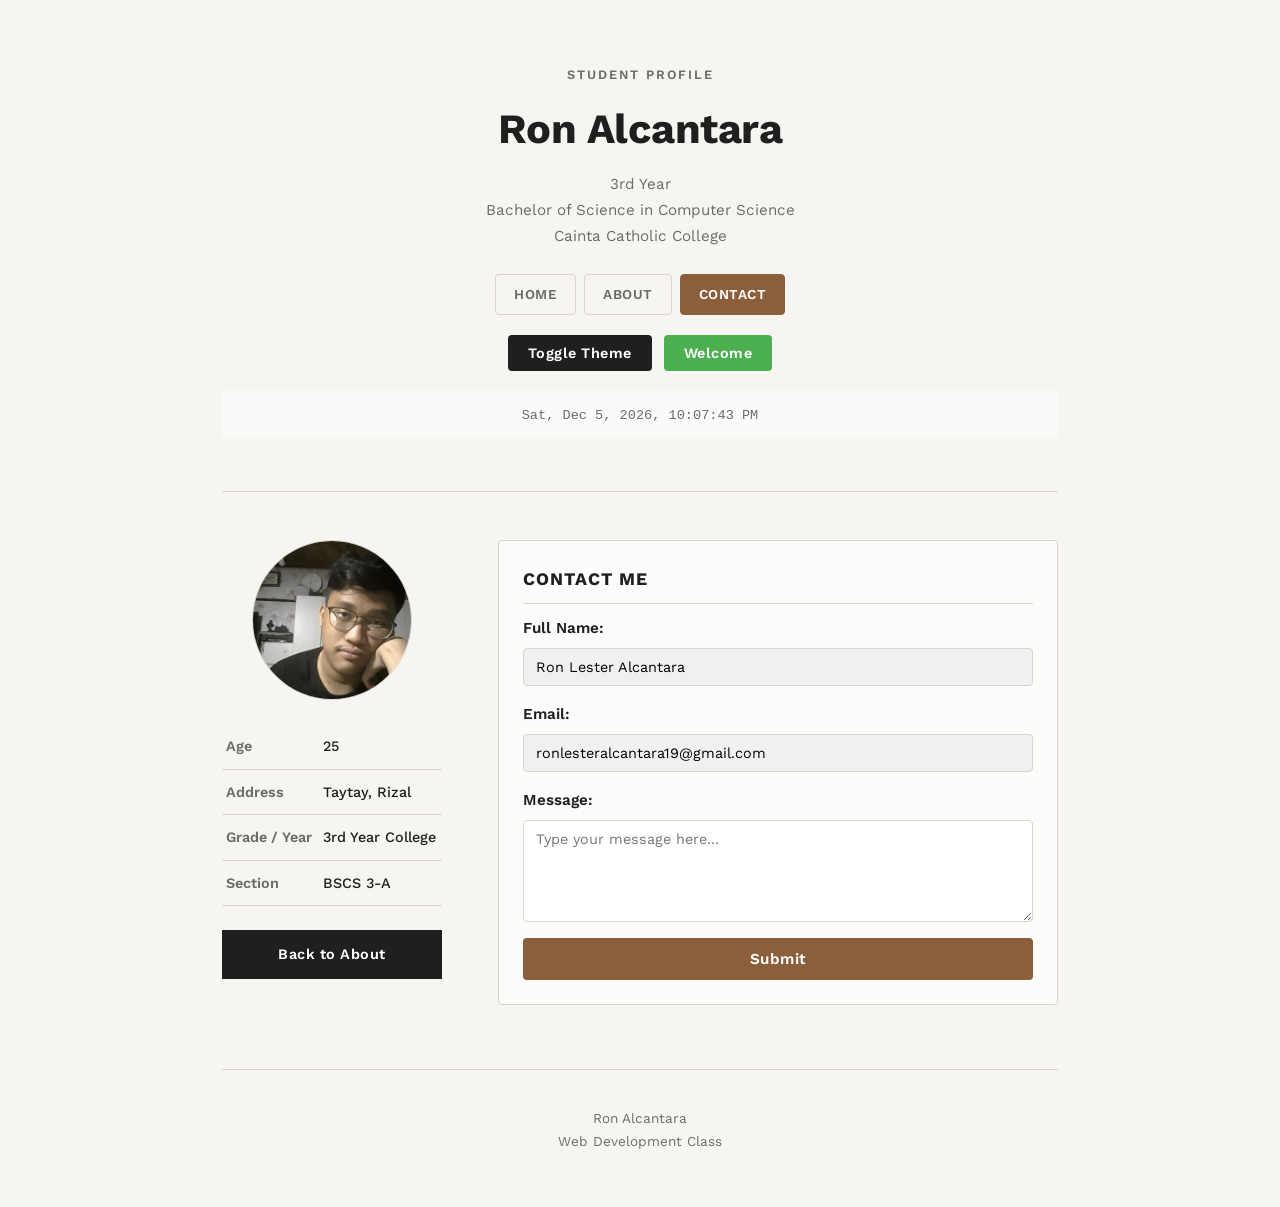
==== contact.html @ 361ab726 "Add files via upload" ====
<!DOCTYPE html>
<html lang="en">
<head>
  <meta charset="UTF-8">
  <meta name="viewport" content="width=device-width, initial-scale=1.0">
  <title>Ron Alcantara | Contact</title>
  <link rel="preconnect" href="https://fonts.googleapis.com">
  <link href="https://fonts.googleapis.com/css2?family=Work+Sans:wght@400;500;600;700&display=swap" rel="stylesheet">
  <link rel="stylesheet" href="style.css">
</head>
<body>

  <div class="page">

    <header class="Headings">
      <p class="eyebrow">Student Profile</p>
      <h1>Ron Alcantara</h1>
      <p class="role">3rd Year<br>Bachelor of Science in Computer Science<br>Cainta Catholic College</p>

      <nav class="site-nav">
        <a href="index.html" class="nav-link">Home</a>
        <a href="about.html" class="nav-link">About</a>
        <a href="contact.html" class="nav-link active">Contact</a>
      </nav>

      <div class="header-buttons">
        <button class="btn-theme" onclick="toggleBackgroundColor()">
          Toggle Theme
        </button>
        <button class="btn-welcome" onclick="openWelcomePopup()">
          Welcome
        </button>
      </div>

      <div class="datetime-container">
        <span id="datetime-display"></span>
      </div>
    </header>

    <div class="layout">

      <aside class="sidebar">
        <img src="profile.jpg" alt="Portrait of Ron Alcantara" class="profile-picture">

        <table class="info-table">
          <tbody>
            <tr>
              <th>Age</th>
              <td>25</td>
            </tr>
            <tr>
              <th>Address</th>
              <td>Taytay, Rizal</td>
            </tr>
            <tr>
              <th>Grade / Year</th>
              <td>3rd Year College</td>
            </tr>
            <tr>
              <th>Section</th>
              <td>BSCS 3-A</td>
            </tr>
          </tbody>
        </table>

        <a href="about.html" class="btn-learn-more">Back to About</a>
      </aside>

      <main class="content">

        <section class="block contact-section" id="contact">
          <h2>Contact Me</h2>
          <form id="contact-form" onsubmit="handleContactSubmit(event)" class="contact-form">
            <div class="form-group">
              <label for="fullname">Full Name:</label>
              <input type="text" id="fullname" name="fullname" value="Ron Lester Alcantara" readonly>
            </div>

            <div class="form-group">
              <label for="email">Email:</label>
              <input type="email" id="email" name="email" value="ronlesteralcantara19@gmail.com" readonly>
            </div>

            <div class="form-group">
              <label for="message">Message:</label>
              <textarea id="message" name="message" rows="5" placeholder="Type your message here..."></textarea>
            </div>

            <button type="submit" class="btn-submit">Submit</button>
          </form>
        </section>

      </main>

    </div>

    <footer class="footer">
      <p>Ron Alcantara<br>Web Development Class</p>
    </footer>

  </div>

  <div id="welcomeModal" class="modal">
    <div class="modal-content">
      <span class="close" onclick="closeWelcomePopup()">&times;</span>
      <h2>Welcome!</h2>
      <p>Welcome to my personal Website!</p>
      <button class="btn-modal-close" onclick="closeWelcomePopup()">Close</button>
    </div>
  </div>

  <script src="script.js"></script>
</body>
</html>
---- style.css ----
:root {
  --paper: #f7f5f1;
  --ink: #1f1f1f;
  --muted: #6b6b6b;
  --line: #d9d5cc;
  --accent: #8b5e3c;
  --white: #ffffff;
}

* {
  box-sizing: border-box;
}

body {
  margin: 0;
  padding: 0;
  background-color: var(--paper);
  color: var(--ink);
  font-family: 'Work Sans', sans-serif;
  font-size: 16px;
  line-height: 1.7;
  transition: background-color 0.3s ease;
}

.page {
  max-width: 900px;
  margin: 0 auto;
  padding: 64px 32px 40px;
}

.Headings {
  text-align: center;
  padding-bottom: 32px;
  margin-bottom: 48px;
  border-bottom: 1px solid var(--line);
}

.eyebrow {
  margin: 0 0 8px;
  font-size: 0.8rem;
  font-weight: 600;
  letter-spacing: 2px;
  text-transform: uppercase;
  color: var(--muted);
}

.Headings h1 {
  margin: 0 0 8px;
  font-size: 2.6rem;
  font-weight: 700;
  letter-spacing: -0.5px;
}

.role {
  margin: 0 0 24px;
  color: var(--muted);
  font-size: 0.95rem;
}

.site-nav {
  display: flex;
  gap: 8px;
  justify-content: center;
  flex-wrap: wrap;
  margin-bottom: 20px;
}

.nav-link {
  padding: 8px 18px;
  font-size: 0.85rem;
  font-weight: 600;
  letter-spacing: 0.5px;
  text-transform: uppercase;
  text-decoration: none;
  color: var(--muted);
  border: 1px solid var(--line);
  border-radius: 4px;
  transition: all 0.2s ease;
}

.nav-link:hover {
  color: var(--ink);
  border-color: var(--accent);
}

.nav-link.active {
  background-color: var(--accent);
  color: var(--white);
  border-color: var(--accent);
}

.header-buttons {
  display: flex;
  gap: 12px;
  justify-content: center;
  flex-wrap: wrap;
  margin-bottom: 20px;
}

.btn-nav,
.btn-theme,
.btn-welcome,
.btn-toggle-about {
  padding: 10px 20px;
  font-size: 0.9rem;
  font-weight: 600;
  font-family: 'Work Sans', sans-serif;
  border: none;
  border-radius: 4px;
  cursor: pointer;
  transition: all 0.2s ease;
  letter-spacing: 0.5px;
}

.btn-nav {
  background-color: var(--accent);
  color: var(--white);
}

.btn-nav:hover {
  background-color: #a0714a;
  transform: translateY(-2px);
}

.btn-theme {
  background-color: var(--ink);
  color: var(--white);
}

.btn-theme:hover {
  background-color: #3a3a3a;
  transform: translateY(-2px);
}

.btn-welcome {
  background-color: #4CAF50;
  color: var(--white);
}

.btn-welcome:hover {
  background-color: #45a049;
  transform: translateY(-2px);
}

.btn-toggle-about {
  background-color: #2196F3;
  color: var(--white);
}

.btn-toggle-about:hover {
  background-color: #0b7dda;
  transform: translateY(-2px);
}

.datetime-container {
  text-align: center;
  font-size: 0.85rem;
  color: var(--muted);
  padding: 12px;
  background-color: rgba(255, 255, 255, 0.5);
  border-radius: 4px;
  margin-bottom: 20px;
  font-weight: 500;
}

#datetime-display {
  font-family: 'Courier New', monospace;
}

.layout {
  display: grid;
  grid-template-columns: 220px 1fr;
  gap: 56px;
}

.sidebar {
  display: flex;
  flex-direction: column;
  align-items: center;
  gap: 24px;
}

.profile-picture {
  width: 160px;
  height: 160px;
  object-fit: cover;
  border-radius: 50%;
  border: 1px solid var(--line);
}

.info-table {
  width: 100%;
  border-collapse: collapse;
  font-size: 0.9rem;
}

.info-table th,
.info-table td {
  padding: 10px 4px;
  text-align: left;
  border-bottom: 1px solid var(--line);
}

.info-table th {
  width: 44%;
  font-weight: 600;
  color: var(--muted);
}

.info-table td {
  font-weight: 500;
}

.btn-learn-more {
  width: 100%;
  background-color: var(--ink);
  color: var(--white);
  border: none;
  padding: 12px 20px;
  font-size: 0.9rem;
  font-weight: 600;
  font-family: 'Work Sans', sans-serif;
  letter-spacing: 0.5px;
  cursor: pointer;
  transition: background-color 0.2s ease;
}

.btn-learn-more:hover {
  background-color: var(--accent);
}

a.btn-learn-more {
  display: block;
  text-align: center;
  text-decoration: none;
  box-sizing: border-box;
}

.content {
  display: flex;
  flex-direction: column;
  gap: 40px;
}

.block h2 {
  margin: 0 0 12px;
  font-size: 1.1rem;
  font-weight: 700;
  text-transform: uppercase;
  letter-spacing: 1px;
  padding-bottom: 8px;
  border-bottom: 1px solid var(--line);
}

.block p {
  margin: 0;
  color: var(--ink);
}

.plain-list {
  margin: 0;
  padding-left: 20px;
}

.plain-list li {
  padding: 4px 0;
}

.gallery-grid {
  display: grid;
  grid-template-columns: repeat(auto-fill, minmax(140px, 1fr));
  gap: 16px;
}

.gallery-photo {
  width: 100%;
  aspect-ratio: 1 / 1;
  object-fit: cover;
  border-radius: 4px;
  border: 1px solid var(--line);
  transition: transform 0.2s ease;
}

.gallery-photo:hover {
  transform: scale(1.03);
}

.contact-section {
  background-color: rgba(255, 255, 255, 0.7);
  padding: 24px;
  border-radius: 4px;
  border: 1px solid var(--line);
}

.contact-form {
  display: flex;
  flex-direction: column;
  gap: 16px;
}

.form-group {
  display: flex;
  flex-direction: column;
  gap: 6px;
}

.form-group label {
  font-weight: 600;
  font-size: 0.95rem;
  color: var(--ink);
}

.form-group input,
.form-group textarea {
  padding: 10px 12px;
  border: 1px solid var(--line);
  border-radius: 4px;
  font-family: 'Work Sans', sans-serif;
  font-size: 0.9rem;
  transition: border-color 0.2s ease;
}

.form-group input {
  background-color: #f0f0f0;
  cursor: not-allowed;
}

.form-group input:focus {
  outline: none;
  border-color: var(--accent);
}

.form-group textarea {
  background-color: var(--white);
  resize: vertical;
}

.form-group textarea:focus {
  outline: none;
  border-color: var(--accent);
  box-shadow: 0 0 0 2px rgba(139, 94, 60, 0.1);
}

.btn-submit {
  padding: 12px 24px;
  background-color: var(--accent);
  color: var(--white);
  border: none;
  border-radius: 4px;
  font-size: 0.95rem;
  font-weight: 600;
  font-family: 'Work Sans', sans-serif;
  cursor: pointer;
  transition: all 0.2s ease;
  letter-spacing: 0.5px;
}

.btn-submit:hover {
  background-color: #a0714a;
  transform: translateY(-2px);
}

.btn-submit:active {
  transform: translateY(0);
}

.footer {
  margin-top: 64px;
  padding-top: 24px;
  border-top: 1px solid var(--line);
  text-align: center;
  color: var(--muted);
  font-size: 0.85rem;
}

.modal {
  display: none;
  position: fixed;
  z-index: 1;
  left: 0;
  top: 0;
  width: 100%;
  height: 100%;
  overflow: auto;
  background-color: rgba(0, 0, 0, 0.4);
}

.modal-content {
  background-color: var(--white);
  margin: 15% auto;
  padding: 30px;
  border: 1px solid var(--line);
  border-radius: 8px;
  width: 80%;
  max-width: 400px;
  box-shadow: 0 4px 6px rgba(0, 0, 0, 0.1);
  text-align: center;
}

.modal-content h2 {
  margin-top: 0;
  color: var(--ink);
}

.modal-content p {
  color: var(--muted);
  margin-bottom: 20px;
}

.close {
  color: var(--muted);
  float: right;
  font-size: 28px;
  font-weight: bold;
  cursor: pointer;
}

.close:hover,
.close:focus {
  color: var(--ink);
}

.btn-modal-close {
  padding: 10px 20px;
  background-color: var(--accent);
  color: var(--white);
  border: none;
  border-radius: 4px;
  cursor: pointer;
  font-weight: 600;
  font-family: 'Work Sans', sans-serif;
  transition: background-color 0.2s ease;
}

.btn-modal-close:hover {
  background-color: #a0714a;
}

@media (max-width: 640px) {
  .layout {
    grid-template-columns: 1fr;
  }

  .sidebar {
    max-width: 260px;
    margin: 0 auto;
  }

  .header-buttons {
    flex-direction: column;
  }

  .btn-nav,
  .btn-theme,
  .btn-welcome,
  .btn-toggle-about {
    width: 100%;
  }

  .contact-section {
    padding: 16px;
  }

  .modal-content {
    width: 90%;
    margin: 30% auto;
  }
}
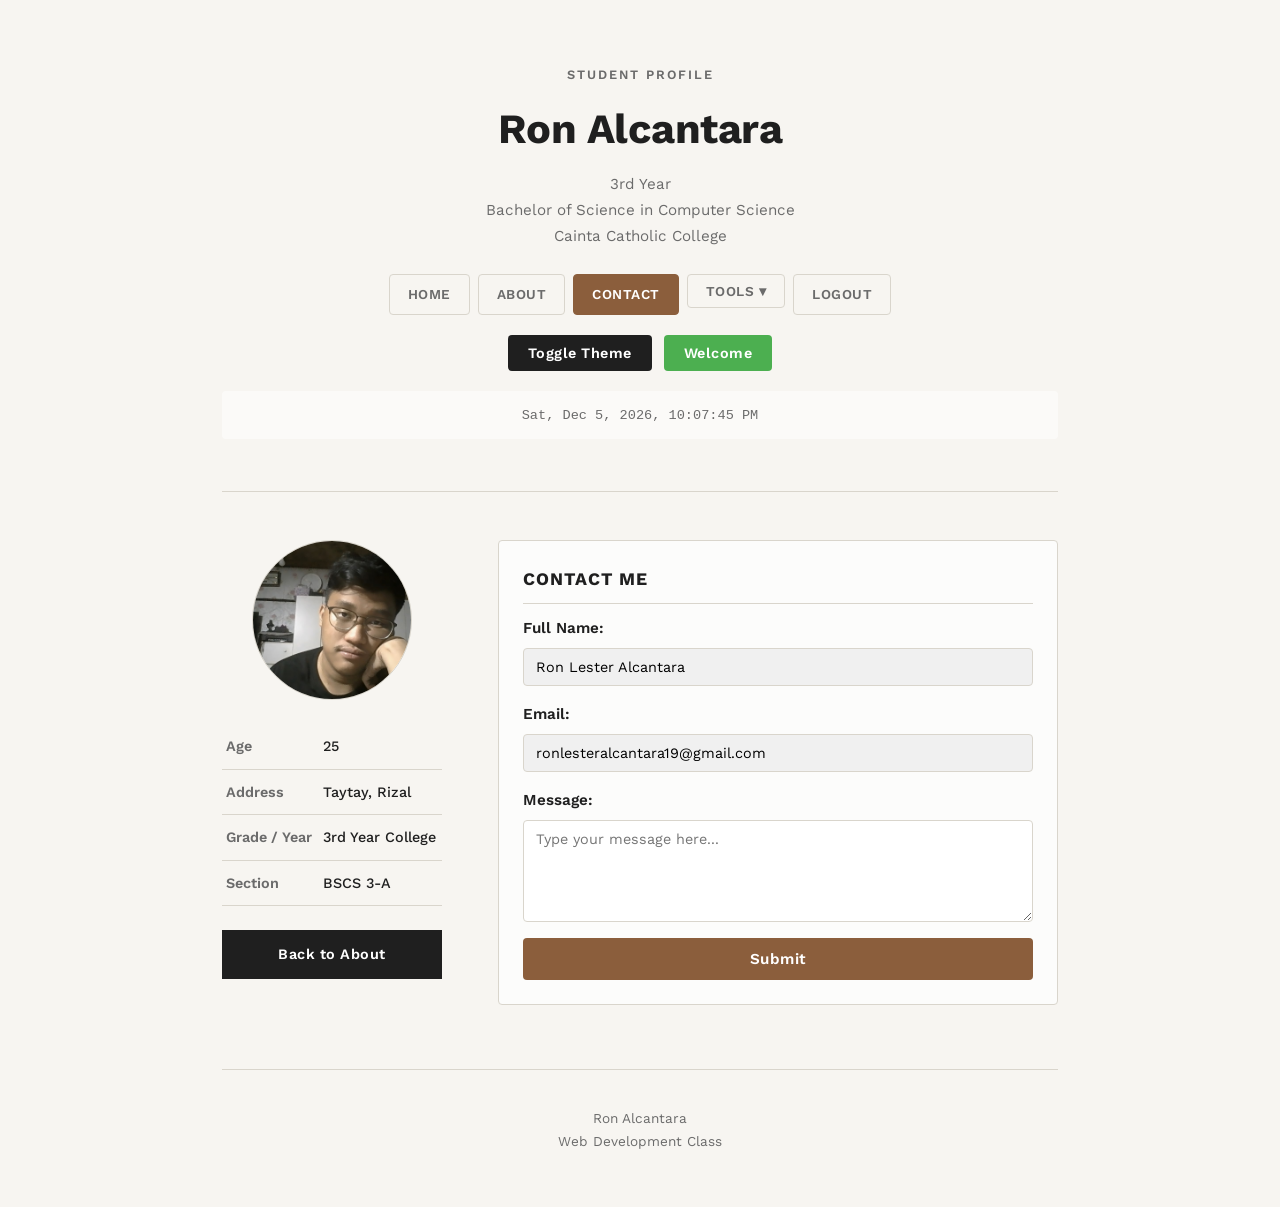
==== commit fa96745d: "Add files via upload" ====
--- a/contact.html
+++ b/contact.html
@@ -18,9 +18,19 @@
       <p class="role">3rd Year<br>Bachelor of Science in Computer Science<br>Cainta Catholic College</p>
 
       <nav class="site-nav">
-        <a href="index.html" class="nav-link">Home</a>
+        <a href="home.html" class="nav-link">Home</a>
         <a href="about.html" class="nav-link">About</a>
         <a href="contact.html" class="nav-link active">Contact</a>
+        <div class="dropdown">
+          <button type="button" class="nav-link dropdown-toggle" aria-haspopup="true">Tools &#9662;</button>
+          <div class="dropdown-menu">
+            <a href="#" data-tool="grade">Grade Calculator</a>
+            <a href="#" data-tool="shopping">Shopping Calculator</a>
+            <a href="#" data-tool="number">Number Analyzer</a>
+            <a href="#" data-tool="table">Multiplication Table</a>
+          </div>
+        </div>
+        <a href="index.html" class="nav-link" onclick="logout()">Logout</a>
       </nav>
 
       <div class="header-buttons">
@@ -103,8 +113,8 @@
   <div id="welcomeModal" class="modal">
     <div class="modal-content">
       <span class="close" onclick="closeWelcomePopup()">&times;</span>
-      <h2>Welcome!</h2>
-      <p>Welcome to my personal Website!</p>
+      <h2 id="welcomeTitle">Welcome!</h2>
+      <p id="welcomeMessage">Welcome to my personal Website!</p>
       <button class="btn-modal-close" onclick="closeWelcomePopup()">Close</button>
     </div>
   </div>
--- a/style.css
+++ b/style.css
@@ -466,3 +466,46 @@
     margin: 30% auto;
   }
 }
+
+/* ---------- Login ---------- */
+.login-wrap { max-width: 420px; margin: 0 auto; }
+.login-card h2 { text-align: center; }
+.error-text { color: #c0392b; font-weight: 500; margin: 0; min-height: 1em; }
+.hint { font-size: 0.8rem; color: var(--muted); margin: 8px 0 0; text-align: center; }
+#login-form input { background-color: var(--white); cursor: text; }
+
+/* ---------- Tools dropdown ---------- */
+.dropdown { position: relative; }
+.dropdown-toggle { background: none; font-family: 'Work Sans', sans-serif; cursor: pointer; }
+.dropdown-menu {
+  display: none; position: absolute; top: 100%; left: 50%; transform: translateX(-50%);
+  min-width: 210px; margin-top: 4px; padding: 6px 0; z-index: 50;
+  background: var(--white); border: 1px solid var(--line); border-radius: 4px;
+  box-shadow: 0 4px 10px rgba(0,0,0,0.1); text-align: left;
+}
+.dropdown.open .dropdown-menu { display: block; }
+.dropdown-menu a { display: block; padding: 10px 16px; color: var(--ink); text-decoration: none; font-size: 0.9rem; }
+.dropdown-menu a:hover { background: var(--paper); color: var(--accent); }
+
+/* ---------- Tool windows ---------- */
+.modal { z-index: 100; }
+.tool-window { max-width: 520px; max-height: 85vh; overflow-y: auto; margin: 6% auto; text-align: left; }
+.tool-window h2 { text-align: center; }
+.tool-body { display: flex; flex-direction: column; gap: 8px; }
+.tool-body label { font-weight: 600; font-size: 0.9rem; }
+.tool-body input { padding: 10px 12px; border: 1px solid var(--line); border-radius: 4px; font: inherit; font-size: 0.9rem; }
+.tool-body input:focus { outline: none; border-color: var(--accent); }
+.tool-body .btn-submit, .tool-body .btn-theme { margin-top: 6px; }
+.item-row { display: grid; grid-template-columns: 1fr 90px 60px 32px; gap: 6px; margin-bottom: 6px; }
+.item-row input { min-width: 0; }
+.btn-remove { border: none; background: #eee; border-radius: 4px; cursor: pointer; font-size: 1.1rem; }
+.btn-remove:hover { background: #e0b4b4; }
+.tool-result { margin-top: 16px; }
+.tool-result p { margin: 4px 0; color: var(--ink); }
+.tool-result h3 { margin: 0 0 8px; font-size: 1rem; }
+.result-table { width: 100%; border-collapse: collapse; margin-bottom: 8px; font-size: 0.9rem; }
+.result-table td, .result-table th { padding: 6px 4px; border-bottom: 1px solid var(--line); text-align: left; }
+@media (max-width: 640px) {
+  .dropdown-menu { left: 0; transform: none; }
+  .tool-window { margin: 10% auto; }
+}
